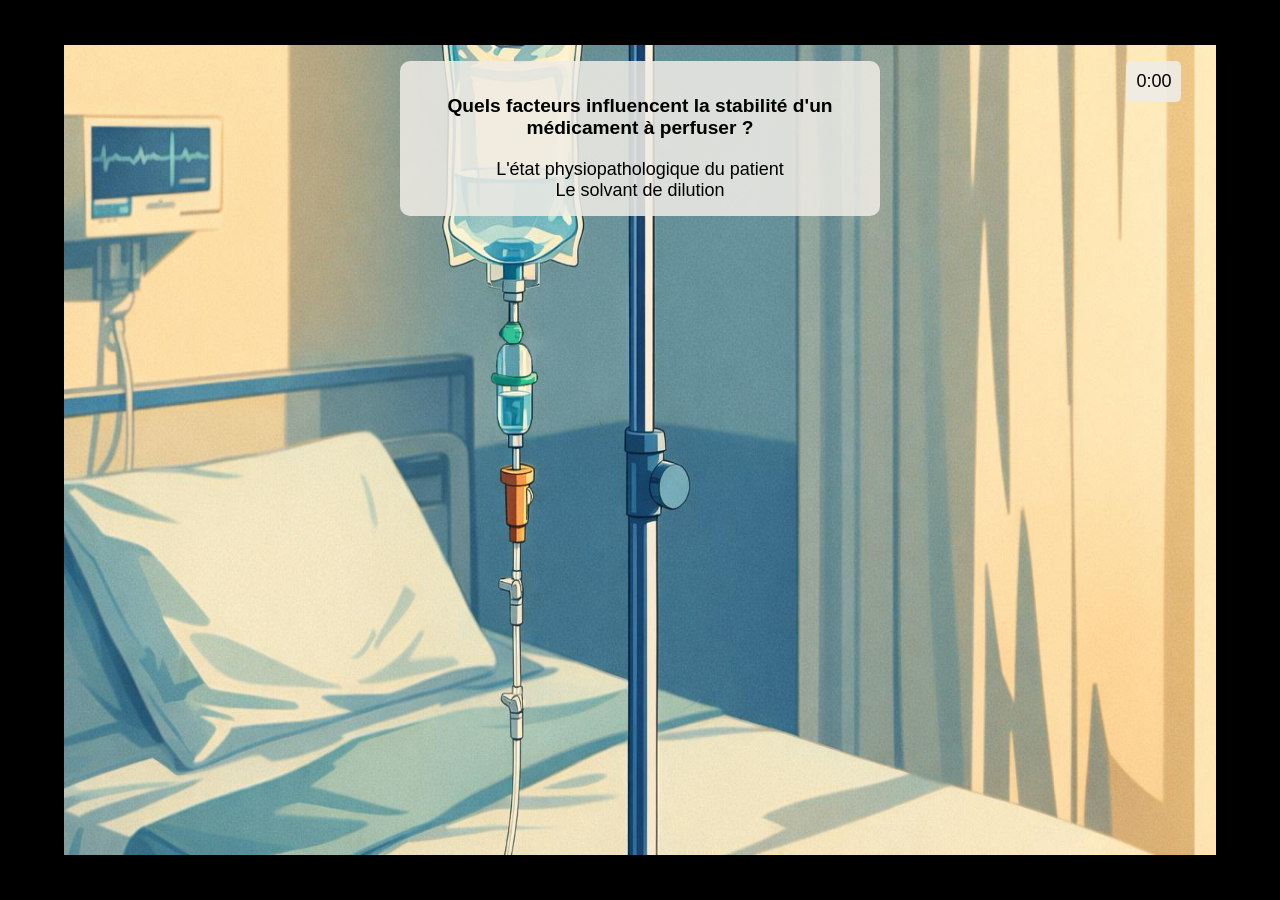
==== quizz1.html @ d294669b "Add files via upload" ====
<!DOCTYPE html>
<html>
<head>
    <title>Quizz 1</title>
    <link rel="stylesheet" href="css/style.css">
</head>

<body>

<div class="scene">

    <div class="background-image" style="background-image: url('images/salle2.png');">

        <!-- CHRONO -->
        <div id="timerDisplay">0:00</div>

        <!-- ========================= -->
        <!-- QUESTION 1 -->
        <!-- ========================= -->
        <div id="q1" class="bloc">
            <p><b>Quels facteurs influencent la stabilité d'un médicament à perfuser ?</b></p>

            <div class="choix" onclick="mauvaise()">L'état physiopathologique du patient</div>
            <div class="choix" onclick="bonneQ1()">Le solvant de dilution</div>
        </div>

        <!-- ========================= -->
        <!-- REPONSE Q1 -->
        <!-- ========================= -->
        <div id="r1" class="bloc" style="display:none;">
            <p>
                ✅ Bonne réponse.<br><br>

                Facteurs influençant la stabilité :<br>
                - lumière<br>
                - concentration<br>
                - solvant<br>
                - température<br>
                - matériaux<br>
            </p>

            <div class="arrow" onclick="afficherQ2()">➡</div>
        </div>

        <!-- ========================= -->
        <!-- QUESTION 2 -->
        <!-- ========================= -->
        <div id="q2" class="bloc" style="display:none;">
            <p><b>Quels facteurs influencent le délai pour atteindre le patient ?</b></p>

            <div class="choix" onclick="mauvaise()">Moment de la journée</div>
            <div class="choix" onclick="bonneQ2()">Montage de la perfusion</div>
        </div>

        <!-- ========================= -->
        <!-- REPONSE Q2 -->
        <!-- ========================= -->
        <div id="r2" class="bloc" style="display:none;">
            <p>
                ✅ Bonne réponse.<br><br>

                Facteurs :<br>
                - montage<br>
                - pression vasculaire<br>
                - viscosité<br>
                - débit<br>
            </p>

            <div class="arrow" onclick="fin()">➡</div>
        </div>

    </div>

</div>

<script src="js/quizz1.js"></script>
<script src="js/timer.js"></script>

</body>
</html>
---- css/style.css ----
/* PALETTE DE COULEURS */
:root {
    --sand1: 240, 237, 230;
    --bbraungreen: 0, 169, 122;

    /* valeurs par défaut */
    --color: var(--sand1);
    --alpha: 0.85;
}

/* BASE */
body {
    margin: 0;
    background: black;
    font-family: Arial, sans-serif;
}

/* CONTENEUR ECRAN */
.scene {
    width: 100vw;
    height: 100vh;
    display: flex;
    justify-content: center;
    align-items: center;
}

/* IMAGE = FENETRE */
.background-image {
    position: relative;

    aspect-ratio: 4 / 3; /* adapte selon ton image */

    width: 90vw;          /* largeur dominante */
    max-width: 1400px;

    height: auto;         /* laissé automatique */

    max-height: 90vh;     /* limite si écran petit */

    background-size: 100% 100%;
    background-position: center;
    background-repeat: no-repeat;
}


/* BLOCS INTRO */

/* Bloc ALERTE */
.bloc-intro {
    position: absolute;

    top: 50%;
    left: 50%;
    transform: translate(-50%, -50%);

    width: 70%;
    max-width: 1000px;

    padding: 20px;
    border-radius: 10px;
    text-align: center;

    background-color: rgba(240,237,230,0.85);
}

/* Bouton Commencer */
button {
    background-color: rgb(var(--bbraungreen));
    color: white;

    border: none;
    padding: clamp(6px, 0.8vw, 12px) clamp(12px, 1.5vw, 24px);
    border-radius: 10px;

    cursor: pointer;
    font-size: clamp(12px, 1.7vw, 25px);
}

/* Style texte */
h1 {
    font-size: clamp(15px, 3vw, 40px);
    color: rgb(var(--bbraungreen));
}

p {
    font-size: clamp(10px, 1.5vw, 25px);
}

h2 {
    font-size: clamp(12px, 1.7vw, 25px);
}

/* BLOCS SALLE 1 */

/* Consignes */
.bloc {
    position: absolute;
    top: 2%;
    left: 50%;
    transform: translateX(-50%);

    padding: 15px;
    width: 70%;
    max-width: 450px;

    background: rgba(240,237,230,0.85);
    border-radius: 10px;
    text-align: center;

    font-size: clamp(10px, 1.6vw, 18px);
}

/* CHRONO */
#timerDisplay {
    position: absolute;
    top: 2%;
    right: 3%;
    background: rgba(240,237,230,0.9);
    padding: 10px;
    border-radius: 5px;
	font-size: clamp(10px, 1.6vw, 18px);
}

/* PRESCRIPTION */
#prescription {
    position: absolute;
    top: 31%;
    left: 35%;
    width: 26%;
    height: 50%;

	display: flex;
}

/* TEXTE PRESCRIPTION */
.presc-text {
    font-size: 12px; /* base neutre */
    line-height: 1.1;

    display: flex;
    flex-direction: column;
    overflow: hidden;
}

.presc-text div {
    margin: 0;
}

/* CLIQUABLE */
.clickable {
    cursor: pointer;
}

.clickable:hover {
    color: red;
}

/* ZOOM */
.zone {
    position: absolute;
    width: 8%;
    height: 5%;
    cursor: pointer;

    /* debug */
    background: rgba(255,0,0,0.2);
}

/* PORTES */
.porte {
    position: absolute;
    width: 10%;
    height: 40%;
    cursor: pointer;

    /* debug */
    background: rgba(255,0,0,0.2);
}

/* POPUP */
.popup {
    position: absolute;

    bottom: 2%;
    left: 50%;
    transform: translateX(-50%);

    padding: clamp(6px, 1vw, 12px);

    width: 60%;
    max-width: 400px;

    background: rgba(240,237,230,0.85);
    border-radius: 10px;

    text-align: center;

    font-size: clamp(10px, 1.6vw, 18px);
}

.ligne-consigne {
    display: flex;
    justify-content: center;
    align-items: center;

    gap: clamp(8px, 2vw, 20px); /* espace propre */
}

.popup p {
    margin: 0;
}

/* Zoom patient */
#zoomBloc {
    position: absolute;

    
	top: 50%;
    left: 50%;
    transform: translate(-50%, -50%);


    width: 60%;   
    max-width: 700px; 

    background: rgba(240,237,230,0.95);
    padding: 8px;
    border-radius: 10px;

    text-align: center;

    z-index: 20;
}
#zoomImage {
    width: 100%; 
    height: auto;     

    max-height: 70vh; 
    
    object-fit: contain;
}

#zoomBloc img {
    border-radius: 8px;
}

.close {
    position: absolute;
    top: 5px;
    right: 10px;
    cursor: pointer;
    font-size: 25px;
}

/* Desactivation des zones cliquables sur la prescription */
.desactive {
    pointer-events: none;
}

/* SALLE 2 */

/* Objets pompe et valve et etiquettes voies et sites */
.objet {
    position: absolute;
    left: 10%;
	width: 12%;
}

.green {
    border: 3px solid rgb(var(--bbraungreen));
    border-radius: 15px;
    top: 65%;
}

.white {
    border: 3px solid white;
    border-radius: 15px;
    top: 50%;
}


#pompe {
    top: 65%;
    left: 6%;
    width: 18%;
}

#valve {
    top: 40%;
    left: 10%;
    width: 4%;
}

.zone-click {
    position: absolute;

    font-size: clamp(10px, 1.2vw, 16px);
    cursor: pointer;

    display: flex;
    align-items: center;
    gap: 6px;
}

.voie {
    background: rgb(var(--bbraungreen));
    color: white;

    padding: clamp(4px, 0.3vw, 8px) clamp(10px, 1vw, 14px);
    border-radius: 8px;

    font-weight: bold;
}

.arrow-right {
    display: flex;
    align-items: center;
}

.arrow-right::before {
    content: "";
    
    
width: clamp(8px, 1vw, 16px);
height: clamp(1px, 0.2vw, 3px);


    background: #00a97a;
}

.arrow-right::after {
    content: "";

    width: 0;
    height: 0;

    border-top: clamp(4px, 0.6vw, 8px) solid transparent;
border-bottom: clamp(4px, 0.6vw, 8px) solid transparent;
border-left: clamp(6px, 1vw, 12px) solid #00a97a;
}


#voie1 {
    top: 65%;
    left: 28.5%;
}

#voie2 {
    top: 79%;
    left: 28.5%;
}

.site {
    color: #f7f5ee;
    font-weight: bold;
}

.dot {
    width: clamp(4px, 1vw, 16px);
height: clamp(4px, 1vw, 16px);
    background: #f7f5ee;
    border-radius: 50%;
}


.arrow-left {
    display: flex;
    align-items: center;
}

.arrow-left::after {
    content: "";
    
    width: clamp(8px, 1vw, 16px);
height: clamp(1px, 0.2vw, 3px);

    background: #f7f5ee;
}

.arrow-left::before {
    content: "";

    width: 0;
    height: 0;

    border-top: clamp(4px, 0.6vw, 8px) solid transparent;
border-bottom: clamp(4px, 0.6vw, 8px) solid transparent;
border-right: clamp(6px, 1vw, 12px) solid #f7f5ee;
}

#siteA {
    top: 61.5%;
    left: 38.8%;
}

#siteB {
    top: 74%;
    left: 38.8%;
}

/* Bouton valider */
#valider {
    position: absolute;

    bottom: 5%;
    right: 5%;

    padding: clamp(6px, 1vw, 12px) clamp(12px, 2vw, 20px);
    font-size: clamp(12px, 1.2vw, 18px);

    border: none;
    border-radius: 10px;
    cursor: pointer;
}


#transitionBloc .arrow {
    margin-top: 15px;
    cursor: pointer;
    font-size: clamp(16px, 2vw, 28px);
}
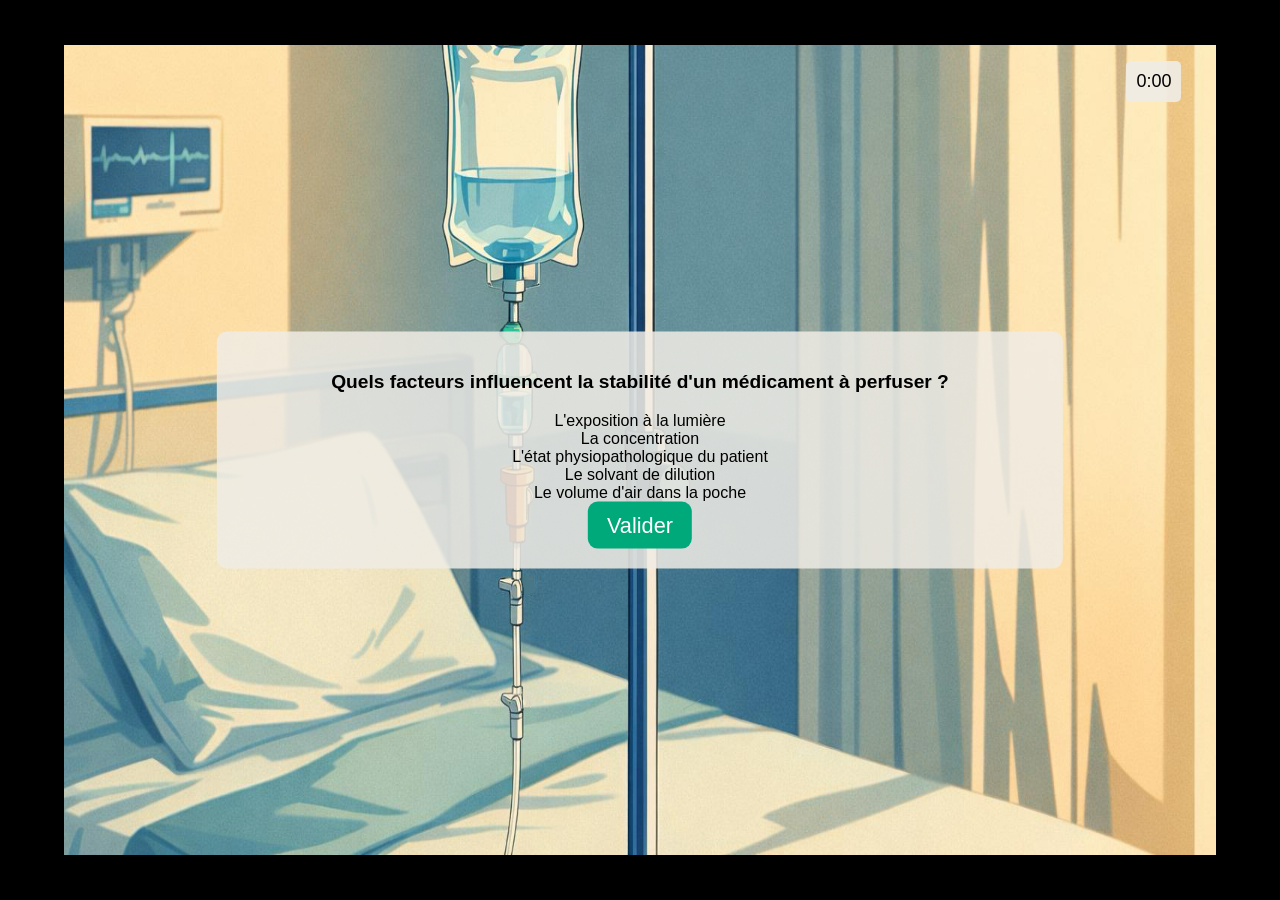
==== commit 5c5b55ef: "Update quizz1.html Updated quiz structure and choices for questions 1 and 2." ====
--- a/quizz1.html
+++ b/quizz1.html
@@ -15,61 +15,62 @@
         <div id="timerDisplay">0:00</div>
 
         <!-- ========================= -->
-        <!-- QUESTION 1 -->
-        <!-- ========================= -->
-        <div id="q1" class="bloc">
-            <p><b>Quels facteurs influencent la stabilité d'un médicament à perfuser ?</b></p>
+	<!-- QUESTION 1 -->
+	<!-- ========================= -->
+	<div id="q1" class="bloc-intro">
 
-            <div class="choix" onclick="mauvaise()">L'état physiopathologique du patient</div>
-            <div class="choix" onclick="bonneQ1()">Le solvant de dilution</div>
-        </div>
+    	<p><b>Quels facteurs influencent la stabilité d'un médicament à perfuser ?</b></p>
+
+    	<!-- choix -->
+    	<div class="choix" onclick="toggleChoix(this)" data-correct="true">L'exposition à la lumière</div>
+<div class="choix" onclick="toggleChoix(this)" data-correct="true">La concentration</div>
+<div class="choix" onclick="toggleChoix(this)" data-correct="false">L'état physiopathologique du patient</div>
+<div class="choix" onclick="toggleChoix(this)" data-correct="true">Le solvant de dilution</div>
+<div class="choix" onclick="toggleChoix(this)" data-correct="false">Le volume d'air dans la poche</div>
+
+
+    	<!-- bouton -->
+    	<button onclick="validerQ1()">Valider</button>
+
+	</div>
 
         <!-- ========================= -->
         <!-- REPONSE Q1 -->
-        <!-- ========================= -->
-        <div id="r1" class="bloc" style="display:none;">
-            <p>
-                ✅ Bonne réponse.<br><br>
+<div id="reponseQ1" class="bloc-intro" style="display:none;">
 
-                Facteurs influençant la stabilité :<br>
-                - lumière<br>
-                - concentration<br>
-                - solvant<br>
-                - température<br>
-                - matériaux<br>
-            </p>
+    <p id="texteQ1"></p>
 
-            <div class="arrow" onclick="afficherQ2()">➡</div>
-        </div>
+    <div class="arrow" onclick="allerQ2()">➡</div>
+
+</div>
 
         <!-- ========================= -->
         <!-- QUESTION 2 -->
         <!-- ========================= -->
-        <div id="q2" class="bloc" style="display:none;">
-            <p><b>Quels facteurs influencent le délai pour atteindre le patient ?</b></p>
+        <div id="q2" class="bloc-intro" style="display:none;">
 
-            <div class="choix" onclick="mauvaise()">Moment de la journée</div>
-            <div class="choix" onclick="bonneQ2()">Montage de la perfusion</div>
-        </div>
+    <p><b>Quels facteurs influencent le délai d'arrivée du médicament ?</b></p>
+
+	<div class="choix" onclick="toggleChoix(this)" data-correct="true">Du montage de la perfusion</div>
+	<div class="choix" onclick="toggleChoix(this)" data-correct="true">De la pression vasculaire du patient</div>
+	<div class="choix" onclick="toggleChoix(this)" data-correct="true">De la solution de perfusion utilisée</div>
+	<div class="choix" onclick="toggleChoix(this)" data-correct="false">Du moment de la journée</div>
+    <button onclick="validerQ2()">Valider</button>
+
+</div>
 
         <!-- ========================= -->
         <!-- REPONSE Q2 -->
         <!-- ========================= -->
-        <div id="r2" class="bloc" style="display:none;">
-            <p>
-                ✅ Bonne réponse.<br><br>
+<div id="reponseQ2" class="bloc-intro" style="display:none;">
 
-                Facteurs :<br>
-                - montage<br>
-                - pression vasculaire<br>
-                - viscosité<br>
-                - débit<br>
-            </p>
+    <p id="texteQ2"></p>
 
-            <div class="arrow" onclick="fin()">➡</div>
-        </div>
+    <div class="arrow" onclick="allerSalle3()">➡</div>
 
-    </div>
+</div>
+
+
 
 </div>
 
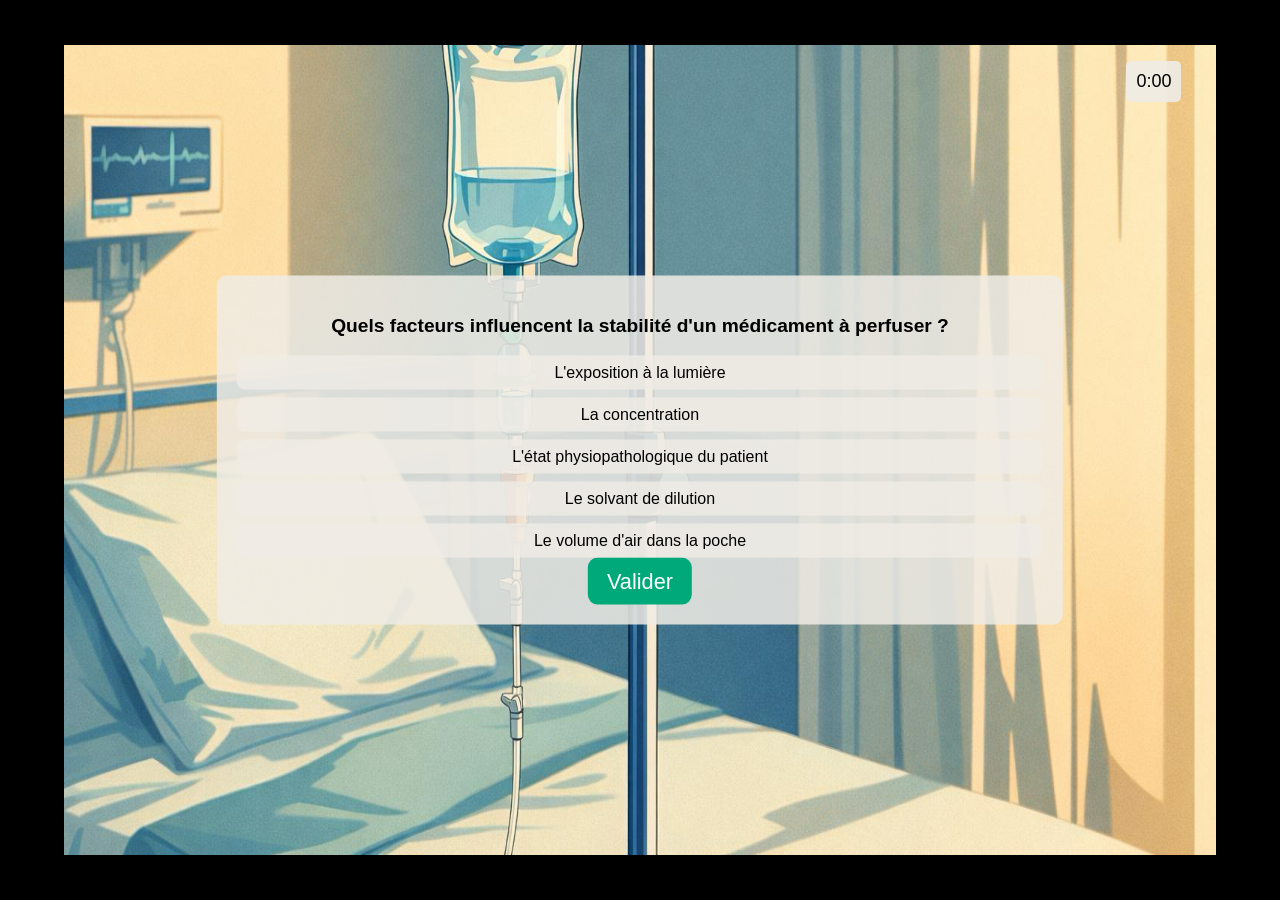
==== commit bbf57f43: "Update quizz1.html" ====
--- a/quizz1.html
+++ b/quizz1.html
@@ -36,12 +36,25 @@
 
         <!-- ========================= -->
         <!-- REPONSE Q1 -->
+
+
 <div id="reponseQ1" class="bloc-intro" style="display:none;">
 
     <p id="texteQ1"></p>
 
     <div class="arrow" onclick="allerQ2()">➡</div>
 
+</div>
+
+
+<div id="popup" class="popup" style="display:none;">
+<div class="ligne-consigne">
+
+    <span id="popup-text"></span>
+
+    <div class="arrow">➡</div>
+
+</div>
 </div>
 
         <!-- ========================= -->
--- a/css/style.css
+++ b/css/style.css
@@ -419,3 +419,29 @@
     cursor: pointer;
     font-size: clamp(16px, 2vw, 28px);
 }
+
+/* QUIZZ 1 */
+
+.choix {
+	
+	position: relative;
+    z-index: 1;
+
+    margin-top: 8px;
+    padding: 8px;
+    border-radius: 8px;
+
+    background: rgba(240,237,230,0.8);
+    cursor: pointer;
+}
+
+.choix.selected {
+    background: rgb(var(--bbraungreen));
+    color: white;
+}
+
+
+.choix:hover {
+    background: rgb(var(--bbraungreen));
+    color: white;
+}
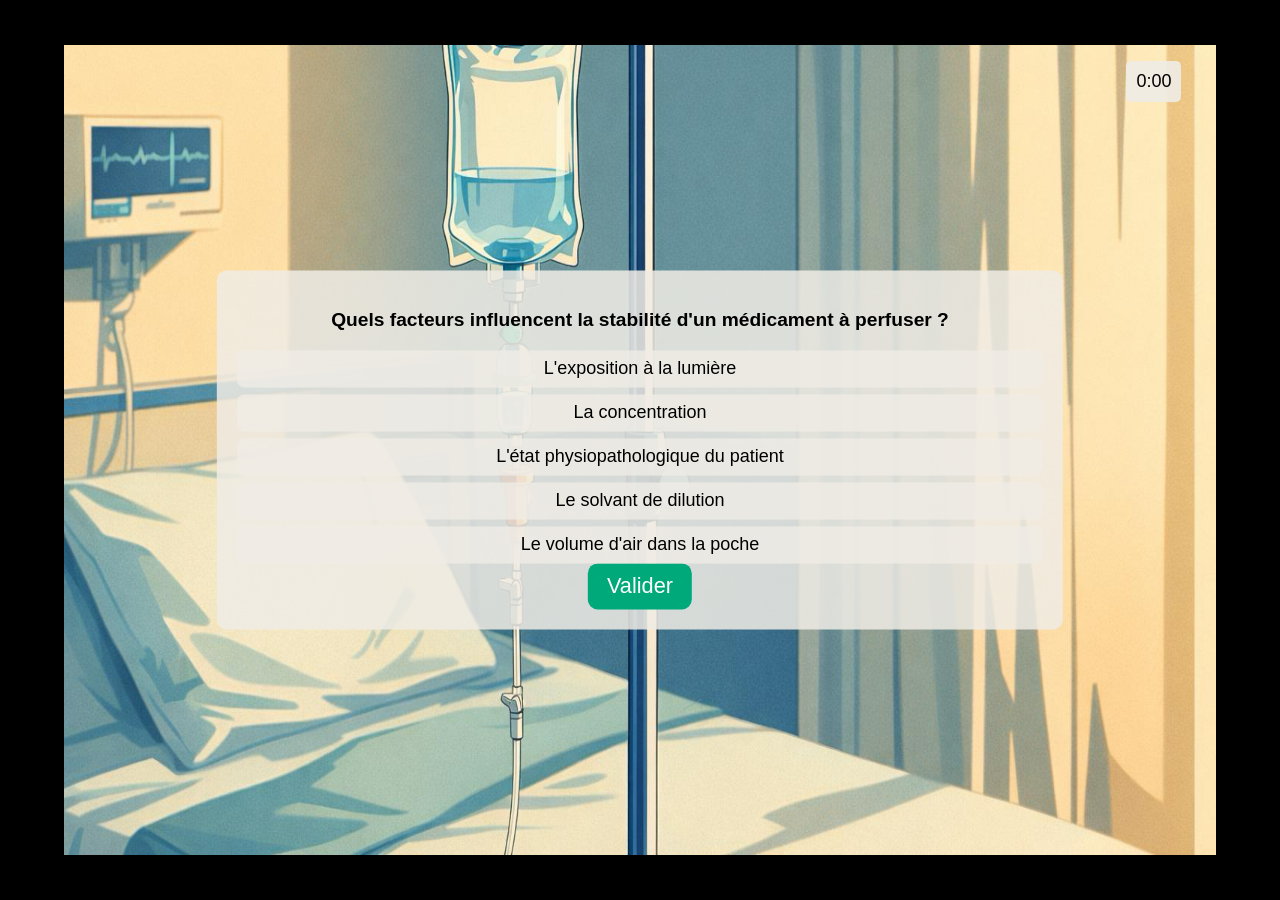
==== commit a765bfe0: "Add files via upload" ====
--- a/quizz1.html
+++ b/quizz1.html
@@ -42,7 +42,9 @@
 
     <p id="texteQ1"></p>
 
-    <div class="arrow" onclick="allerQ2()">➡</div>
+<p class="continuer">
+    Cliquez pour continuer
+</p>
 
 </div>
 
@@ -52,7 +54,9 @@
 
     <span id="popup-text"></span>
 
-    <div class="arrow">➡</div>
+    <p class="continuer">
+    Cliquez pour continuer
+</p>
 
 </div>
 </div>
@@ -77,9 +81,11 @@
         <!-- ========================= -->
 <div id="reponseQ2" class="bloc-intro" style="display:none;">
 
+
     <p id="texteQ2"></p>
-
-    <div class="arrow" onclick="allerSalle3()">➡</div>
+<p class="continuer">
+    Cliquez pour continuer
+</p>
 
 </div>
 
--- a/css/style.css
+++ b/css/style.css
@@ -109,6 +109,34 @@
 
     font-size: clamp(10px, 1.6vw, 18px);
 }
+
+/* =========================
+CLIQUEZ POUR CONTINUER
+========================= */
+
+.continuer {
+
+    margin: 4px 0 0 0;
+
+    font-style: italic;
+
+    text-align: center;
+
+    font-size: clamp(9px, 0.9vw, 14px);
+
+    opacity: 0.7;
+}
+
+/* =========================
+BLOC BAS SALLE 1
+========================= */
+
+.bloc-bas-salle1 {
+
+    top: auto;
+    bottom: 2%;
+}
+
 
 /* CHRONO */
 #timerDisplay {
@@ -163,7 +191,7 @@
     cursor: pointer;
 
     /* debug */
-    background: rgba(255,0,0,0.2);
+    /*background: rgba(255,0,0,0.2);*/
 }
 
 /* PORTES */
@@ -174,7 +202,7 @@
     cursor: pointer;
 
     /* debug */
-    background: rgba(255,0,0,0.2);
+    /*background: rgba(255,0,0,0.2);*/
 }
 
 /* POPUP */
@@ -199,9 +227,10 @@
 }
 
 .ligne-consigne {
-    display: flex;
+    display: block;
     justify-content: center;
     align-items: center;
+text-align: center;
 
     gap: clamp(8px, 2vw, 20px); /* espace propre */
 }
@@ -405,11 +434,11 @@
     bottom: 5%;
     right: 5%;
 
-    padding: clamp(6px, 1vw, 12px) clamp(12px, 2vw, 20px);
-    font-size: clamp(12px, 1.2vw, 18px);
+    padding: clamp(6px, 0.8vw, 12px) clamp(12px, 1.2vw, 20px);
+    font-size: clamp(12px, 1vw, 18px);
 
     border: none;
-    border-radius: 10px;
+    border-radius: clamp(4px, 0.6vw, 8px);
     cursor: pointer;
 }
 
@@ -427,12 +456,13 @@
 	position: relative;
     z-index: 1;
 
-    margin-top: 8px;
-    padding: 8px;
-    border-radius: 8px;
+    margin-top: clamp(4px, 0.6vw, 8px);
+    padding: clamp(4px, 0.6vw, 8px);
+    border-radius: clamp(4px, 0.6vw, 8px);
 
     background: rgba(240,237,230,0.8);
     cursor: pointer;
+	font-size: clamp(11px, 1.5vw, 18px);
 }
 
 .choix.selected {
@@ -445,3 +475,457 @@
     background: rgb(var(--bbraungreen));
     color: white;
 }
+
+/* SALLE 3 */
+
+.zone-rond {
+    position: absolute;
+
+    width: clamp(14px, 2.2vw, 34px);
+    height: clamp(14px, 2.2vw, 34px);
+
+    border-radius: 50%;
+
+    /* ✅ cercle vide */
+    background-color: transparent;
+    border: 2px solid #fff5dd;
+
+    cursor: pointer;
+
+transform: translate(-50%, -50%);
+}
+
+/* sélection */
+.zone-rond.selected {
+    border: 3px solid #00a97a;
+}
+
+
+.zone-rond:hover {
+    border-color: #00a97a;
+}
+
+/* =========================
+FLECHE SOUS LE ROND 7
+========================= */
+
+.rond-fleche::after {
+
+    content: "";
+
+    position: absolute;
+
+    left: 50%;
+    top: 100%;
+
+    transform: translateX(-50%);
+
+    width: 2px;
+    height: clamp(15px, 4vw, 40px);
+
+    background: #00a97a;
+}
+
+/* pointe de flèche */
+.rond-fleche::before {
+
+    content: "";
+
+    position: absolute;
+
+    left: 50%;
+    top: calc(100% + clamp(15px, 4vw, 40px));
+
+    transform: translateX(-50%);
+
+    border-left: 6px solid transparent;
+    border-right: 6px solid transparent;
+    border-top: 10px solid #00a97a;
+}
+
+.rond-fleche.selected {
+    border: 3px solid #00a97a;
+}
+
+
+.rond-fleche:hover {
+    border-color: #00a97a;
+}
+
+/* SALLE 4 */
+
+.bloc-bas {
+    position: absolute;
+
+    bottom: 2%;
+    left: 50%;
+    transform: translateX(-50%);
+
+    width: 90%;
+
+    padding: 12px;
+    border-radius: 10px;
+
+    background-color: rgba(240,237,230,0.9);
+
+    text-align: left;
+
+    font-size: clamp(10px, 1.2vw, 18px);
+}
+
+/* =========================
+FENETRE PSE
+========================= */
+
+#fenetre-pse {
+    position: absolute;
+
+    top: 20.3%;
+    left: 31%;
+    transform: translateX(-50%);
+
+    width: 34%;
+    height: 17%;
+
+    background: #d9d9d9;
+
+	padding: 0.3% 0.3% 0 0.3%;
+
+    display: flex;
+    flex-direction: column;
+}
+
+
+/* titre */
+.titre-pse {
+    font-size: clamp(5px, 0.7vw, 12px);
+
+    margin-bottom: 1%;
+}
+
+
+
+/* blocs medicaments */
+.medicament {
+    background: white;
+
+    border: 1px solid black;
+
+    padding: clamp(2px, 0.3vw, 6px);
+
+    margin-bottom: 0.5%;
+
+    font-size: clamp(4px, 0.65vw, 10px);
+
+    cursor: pointer;
+}
+
+/* hover */
+.medicament:hover {
+    background: #eeeeee;
+}
+
+
+/* selection */
+.medicament.selected {
+    border: 2px solid #00a97a;
+}
+
+/* menu bas */
+.menu-pse {
+    margin-top: auto;
+
+    display: flex;
+}
+
+
+
+/* onglets */
+.menu-actif,
+.menu-inactif {
+
+    flex: 1;
+
+    text-align: center;
+
+    padding: clamp(2px, 0.25vw, 5px);
+
+    font-size: clamp(4px, 0.55vw, 9px);
+
+    border: 1px solid black;
+}
+
+
+.menu-actif {
+    background: #d9d9d9;
+    border-bottom: none;
+}
+
+.menu-inactif {
+    background: white;
+}
+
+/* =========================
+VISUEL PERFUSION
+========================= */
+
+.titre-ligne {
+    display: flex;
+    justify-content: space-between;
+    align-items: center;
+
+    font-size: clamp(5px, 0.7vw, 12px);
+
+    margin-bottom: 1%;
+}
+
+.petit-titre {
+    font-size: clamp(4px, 0.5vw, 9px);
+}
+
+.contenu-perfusion {
+    display: flex;
+    gap: 2%;
+
+    flex: 1;
+}
+
+/* case débit */
+.case-debit {
+    flex: 1;
+
+    background: white;
+    border: 1px solid black;
+
+    position: relative;
+
+    cursor: pointer;
+}
+
+.case-debit:hover {
+    background: #eeeeee;
+}
+
+.texte-vert {
+    color: #00a97a;
+
+    font-size: clamp(5px, 0.7vw, 11px);
+
+    padding: 4%;
+}
+
+/* rond */
+.rond-vert {
+    position: absolute;
+
+    bottom: 25%;
+    left: 50%;
+
+    transform: translateX(-50%);
+
+    width: clamp(10px, 1.5vw, 24px);
+    height: clamp(10px, 1.5vw, 24px);
+
+    border: 3px solid #00a97a;
+    border-radius: 50%;
+}
+
+/* colonne droite */
+.colonne-droite {
+    flex: 1;
+
+    display: flex;
+    flex-direction: column;
+
+    gap: 6%;
+}
+
+/* petites cases */
+.petite-case {
+    flex: 1;
+
+    background: white;
+    border: 1px solid black;
+}
+
+/* bloc calcul */
+.bloc-calcul {
+    width: 25%;
+
+    background: white;
+    border: 1px solid black;
+
+    display: flex;
+    flex-direction: column;
+    align-items: center;
+    justify-content: center;
+}
+
+.plus {
+    color: #00a97a;
+
+    font-size: clamp(16px, 2vw, 32px);
+
+    line-height: 1;
+}
+
+.texte-calcul {
+    text-align: center;
+
+    font-size: clamp(4px, 0.6vw, 10px);
+}
+
+.zone-saisie {
+    display: flex;
+    align-items: center;
+    gap: 2%;
+
+    flex: 1;
+}
+
+.case-input {
+    width: clamp(18px, 3vw, 45px);
+    height: clamp(25px, 4vw, 60px);
+
+    background: white;
+    border: 1px solid black;
+
+    display: flex;
+    align-items: center;
+    justify-content: center;
+
+    font-size: clamp(10px, 1.5vw, 24px);
+
+    cursor: pointer;
+}
+
+.clavier {
+    display: flex;
+
+    width: 100%;
+}
+
+.touche {
+
+    flex: 1;
+
+    background: white;
+
+    border: 1px solid black;
+
+    text-align: center;
+
+    padding: clamp(4px, 0.5vw, 10px);
+
+    font-size: clamp(8px, 1vw, 16px);
+
+    cursor: pointer;
+}
+
+.case-input.active {
+    border: 2px solid #00a97a;
+    color: #00a97a;
+}
+
+/* débit centré */
+.debit-centre {
+
+    width: 100%;
+    text-align: center;
+
+    margin-top: 20%;
+
+    font-size: clamp(8px, 1vw, 18px);
+}
+
+/* bouton démarrer */
+.menu-demarrer {
+
+    flex: 1;
+
+    background: #00a97a;
+    color: white;
+
+    border: 1px solid black;
+
+    text-align: center;
+
+    padding: clamp(2px, 0.3vw, 6px);
+
+    font-size: clamp(4px, 0.6vw, 10px);
+
+    cursor: pointer;
+}
+
+/* ---------- Q2 scale and labels ---------- */
+.q2-grid {
+    display: flex;
+    gap: 20px;
+    align-items: center;
+    justify-content: center;
+}
+
+.scale {
+    display: flex;
+    flex-direction: column;
+    align-items: center;
+    gap: 8px;
+}
+
+.scale-arrow {
+    font-size: clamp(20px, 3vw, 36px);
+}
+
+.graduations {
+    display: flex;
+    flex-direction: column;
+    gap: 12px;
+}
+
+.graduation {
+    display: flex;
+    align-items: center;
+    gap: 10px;
+}
+
+.grad-label {
+    min-width: 48px;
+    text-align: right;
+    color: #333;
+}
+
+.slot {
+    width: 180px;
+    min-height: 30px;
+    background: rgba(240,237,230,0.6);
+    border-radius: 6px;
+    display: flex;
+    align-items: center;
+    padding: 4px 8px;
+    cursor: pointer;
+}
+
+.label-list {
+    display: flex;
+    flex-direction: column;
+    gap: 8px;
+}
+
+.label {
+    padding: 8px 12px;
+    background: rgba(240,237,230,0.9);
+    border-radius: 8px;
+    cursor: pointer;
+    user-select: none;
+}
+
+.label.selected-label {
+    outline: 3px solid #00a97a;
+    background: rgb(var(--bbraungreen));
+    color: white;
+}
+
+.slot .label {
+    background: transparent;
+    padding: 4px 8px;
+}
